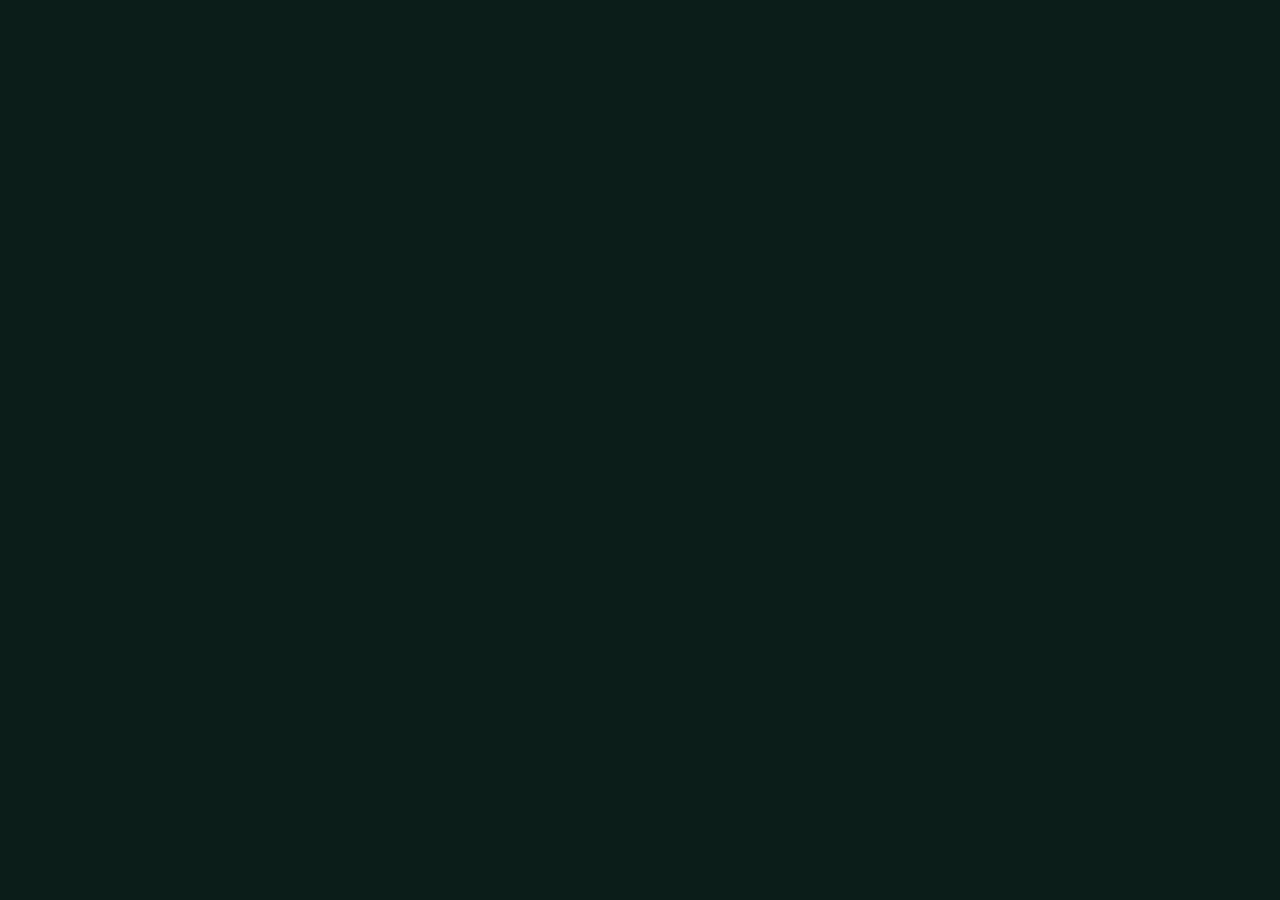
==== Index.html @ 8bf1725f "Add initial HTML structure for Turtle's Labyrinth" ====
<!DOCTYPE html>
<html lang="en">
<head>
  <meta charset="UTF-8" />
  <title>Turtle's Labyrinth</title>
  <meta name="viewport" content="width=device-width, initial-scale=1" />
  <meta name="description" content="Turtle's Labyrinth – a quiet fantasy space for stories, games, and strange thought.">
  
  <!-- Google Fonts -->
  <link rel="preconnect" href="https://fonts.googleapis.com">
  <link rel="preconnect" href="https://fonts.gstatic.com" crossorigin>
  <link href="https://fonts.googleapis.com/css2?family=Cinzel:wght@500;700&family=Inter:wght@300;400;500&display=swap" rel="stylesheet">

  <style>
    :root {
      --bg-dark: #0b1d19;
      --bg-overlay: rgba(11, 29, 25, 0.78);
      --torch-gold: #c7aa52;
      --text-main: #eceff1;
      --text-muted: #c7d6d2;
    }

    * {
      box-sizing: border-box;
      margin: 0;
      padding: 0;
    }

    html, body {
      height: 100%;
    }

    body {
      font-family: "Inter", system-ui, -apple-system, BlinkMacSystemFont, sans-serif;
      color: var(--text-main);
      background-color: var(--bg-dark);
      display: flex;
      align-items: stretch;
      justify-content: center;
    }

    .hero {
      position: relative;
      min-height: 100vh;
      width: 100%;
      display: flex;
      align-items: center;
      justify-content: center;
      padding: 2rem;
      text-align: center;
      overflow: hidden;
      isolation: isolate;
    }

    .hero::before {
      content: "";
      position: absolute;
      inset: 0;
      background-image:
        linear-gradient(to top, rgba(0,0,0,0.65), rgba(0,0,0,0.1)),
        url("https://images.pexels.com/photos/255379/pexels-photo-255379.jpeg?auto=compress&cs=tinysrgb&w=1600");
      /* ↑ replace this URL later with any torch-lit cave / stone hall image you prefer */
      background-size: cover;
      background-position: center;
      filter: saturate(1.2);
      z-index: -2;
    }

    .hero::after {
      content: "";
      position: absolute;
      inset: 0;
      background: radial-gradient(circle at 50% 75%, rgba(199,170,82,0.38), transparent 55%),
                  radial-gradient(circle at 50% 0%, rgba(38,103,138,0.45), transparent 55%);
      mix-blend-mode: soft-light;
      z-index: -1;
    }

    .hero-inner {
      max-width: 640px;
      padding: 2.5rem 2rem;
      background: linear-gradient(
        145deg,
        rgba(11, 29, 25, 0.92),
        rgba(5, 12, 18, 0.96)
      );
      border-radius:
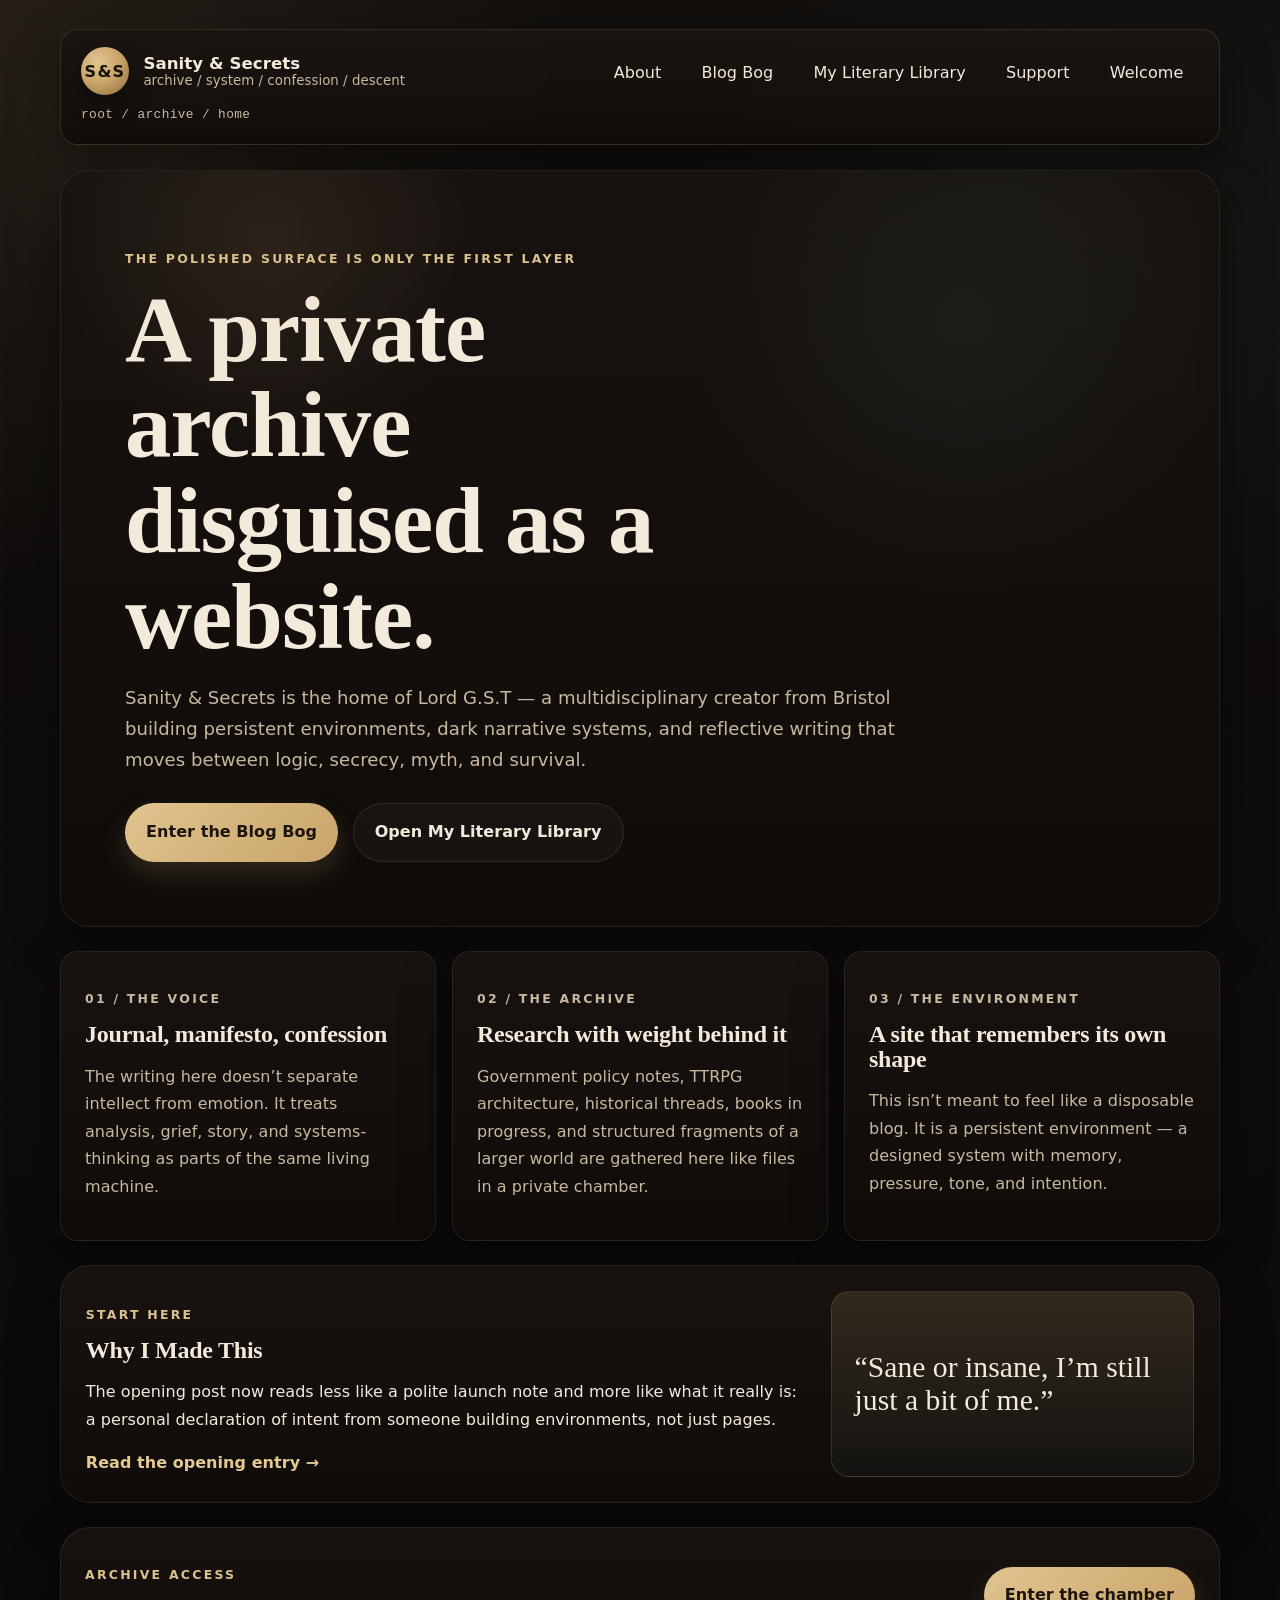
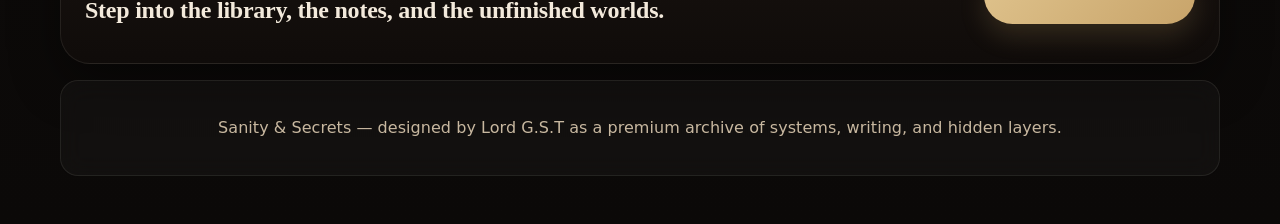
==== commit 7124e8fe: "Fix legacy Index.html to redirect to index.html" ====
--- a/Index.html
+++ b/Index.html
@@ -2,86 +2,13 @@
 <html lang="en">
 <head>
   <meta charset="UTF-8" />
-  <title>Turtle's Labyrinth</title>
+  <meta http-equiv="refresh" content="0; url=index.html" />
+  <title>Redirecting to Sanity & Secrets</title>
   <meta name="viewport" content="width=device-width, initial-scale=1" />
-  <meta name="description" content="Turtle's Labyrinth – a quiet fantasy space for stories, games, and strange thought.">
-  
-  <!-- Google Fonts -->
-  <link rel="preconnect" href="https://fonts.googleapis.com">
-  <link rel="preconnect" href="https://fonts.gstatic.com" crossorigin>
-  <link href="https://fonts.googleapis.com/css2?family=Cinzel:wght@500;700&family=Inter:wght@300;400;500&display=swap" rel="stylesheet">
-
-  <style>
-    :root {
-      --bg-dark: #0b1d19;
-      --bg-overlay: rgba(11, 29, 25, 0.78);
-      --torch-gold: #c7aa52;
-      --text-main: #eceff1;
-      --text-muted: #c7d6d2;
-    }
-
-    * {
-      box-sizing: border-box;
-      margin: 0;
-      padding: 0;
-    }
-
-    html, body {
-      height: 100%;
-    }
-
-    body {
-      font-family: "Inter", system-ui, -apple-system, BlinkMacSystemFont, sans-serif;
-      color: var(--text-main);
-      background-color: var(--bg-dark);
-      display: flex;
-      align-items: stretch;
-      justify-content: center;
-    }
-
-    .hero {
-      position: relative;
-      min-height: 100vh;
-      width: 100%;
-      display: flex;
-      align-items: center;
-      justify-content: center;
-      padding: 2rem;
-      text-align: center;
-      overflow: hidden;
-      isolation: isolate;
-    }
-
-    .hero::before {
-      content: "";
-      position: absolute;
-      inset: 0;
-      background-image:
-        linear-gradient(to top, rgba(0,0,0,0.65), rgba(0,0,0,0.1)),
-        url("https://images.pexels.com/photos/255379/pexels-photo-255379.jpeg?auto=compress&cs=tinysrgb&w=1600");
-      /* ↑ replace this URL later with any torch-lit cave / stone hall image you prefer */
-      background-size: cover;
-      background-position: center;
-      filter: saturate(1.2);
-      z-index: -2;
-    }
-
-    .hero::after {
-      content: "";
-      position: absolute;
-      inset: 0;
-      background: radial-gradient(circle at 50% 75%, rgba(199,170,82,0.38), transparent 55%),
-                  radial-gradient(circle at 50% 0%, rgba(38,103,138,0.45), transparent 55%);
-      mix-blend-mode: soft-light;
-      z-index: -1;
-    }
-
-    .hero-inner {
-      max-width: 640px;
-      padding: 2.5rem 2rem;
-      background: linear-gradient(
-        145deg,
-        rgba(11, 29, 25, 0.92),
-        rgba(5, 12, 18, 0.96)
-      );
-      border-radius:
+  <meta name="robots" content="noindex" />
+  <link rel="canonical" href="index.html" />
+</head>
+<body>
+  <p>Redirecting to <a href="index.html">index.html</a>…</p>
+</body>
+</html>
